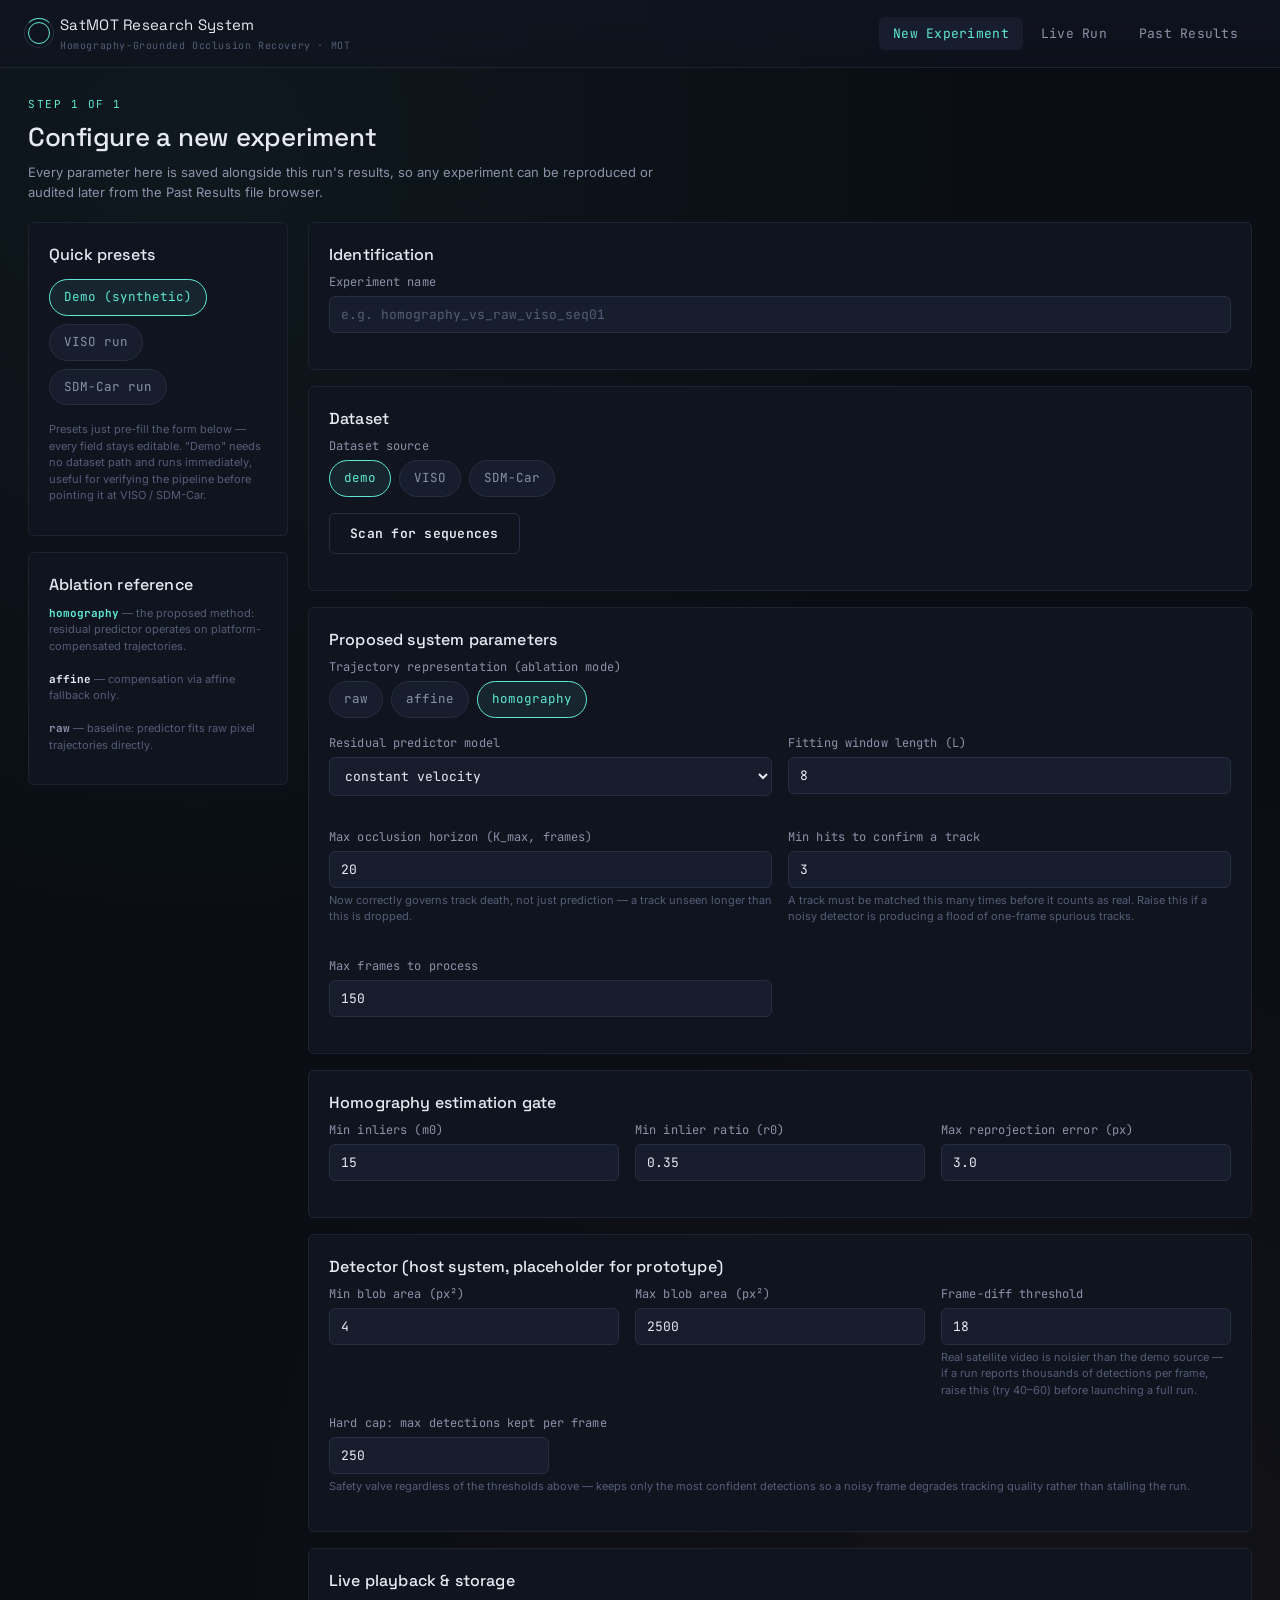
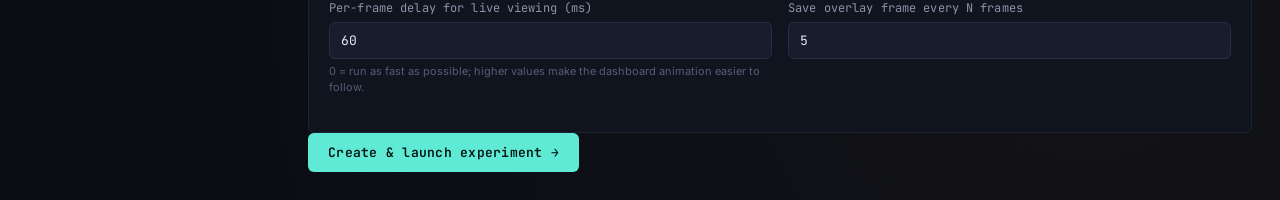
==== frontend/index.html @ 674d5de4 "initial project" ====
<!DOCTYPE html>
<html lang="en">
<head>
<meta charset="UTF-8" />
<meta name="viewport" content="width=device-width, initial-scale=1.0" />
<title>SatMOT Research System &mdash; New Experiment</title>
<link rel="preconnect" href="https://fonts.googleapis.com">
<link href="https://fonts.googleapis.com/css2?family=Space+Grotesk:wght@400;500;600&family=Inter:wght@400;500;600&family=JetBrains+Mono:wght@400;500;600&display=swap" rel="stylesheet">
<link rel="stylesheet" href="css/style.css" />
</head>
<body>

<header class="shell-header">
  <div class="brand">
    <div class="brand-mark"></div>
    <div class="brand-text">
      SatMOT Research System
      <small>Homography-Grounded Occlusion Recovery &middot; MOT</small>
    </div>
  </div>
  <nav class="nav-links">
    <a href="index.html" class="active">New Experiment</a>
    <a href="dashboard.html">Live Run</a>
    <a href="explorer.html">Past Results</a>
  </nav>
</header>

<main class="shell-main">
  <div class="eyebrow">Step 1 of 1</div>
  <h1>Configure a new experiment</h1>
  <p class="subtext">
    Every parameter here is saved alongside this run's results, so any experiment
    can be reproduced or audited later from the Past Results file browser.
  </p>

  <div class="two-col" style="align-items: start;">
    <div>
      <div class="panel">
        <h2>Quick presets</h2>
        <div class="field" style="margin-top: 12px;">
          <div class="radio-group" id="preset-group">
            <div class="radio-chip selected" data-preset="demo">Demo (synthetic)</div>
            <div class="radio-chip" data-preset="viso">VISO run</div>
            <div class="radio-chip" data-preset="sdmcar">SDM-Car run</div>
          </div>
        </div>
        <p class="field-help">
          Presets just pre-fill the form below &mdash; every field stays editable.
          "Demo" needs no dataset path and runs immediately, useful for verifying
          the pipeline before pointing it at VISO / SDM-Car.
        </p>
      </div>

      <div class="panel">
        <h2>Ablation reference</h2>
        <p class="field-help" style="margin-top: 8px;">
          <b class="mono" style="color:var(--accent)">homography</b> &mdash; the proposed method:
          residual predictor operates on platform-compensated trajectories.<br/><br/>
          <b class="mono" style="color:var(--text)">affine</b> &mdash; compensation via affine fallback only.<br/><br/>
          <b class="mono" style="color:var(--text-dim)">raw</b> &mdash; baseline: predictor fits raw pixel trajectories directly.
        </p>
      </div>
    </div>

    <div>
      <form id="experiment-form">
        <div class="panel">
          <h2>Identification</h2>
          <div class="field">
            <label for="name">Experiment name</label>
            <input type="text" id="name" placeholder="e.g. homography_vs_raw_viso_seq01" required />
          </div>
        </div>

        <div class="panel">
          <h2>Dataset</h2>
          <div class="field">
            <label>Dataset source</label>
            <div class="radio-group" id="dataset-source-group">
              <div class="radio-chip" data-value="demo">demo</div>
              <div class="radio-chip" data-value="VISO">VISO</div>
              <div class="radio-chip" data-value="SDM-Car">SDM-Car</div>
            </div>
          </div>
          <div class="field" id="dataset-root-field">
            <label for="dataset_root">Dataset root directory (path on the server)</label>
            <div style="display:flex; gap:8px;">
              <input type="text" id="dataset_root" placeholder="/path/to/VISO" style="flex:1;" />
              <button type="button" class="btn secondary" id="browse-btn" style="flex-shrink:0;">Browse&hellip;</button>
            </div>
            <div class="field-help">Point this at wherever you extracted the dataset archive. Remembers the last path you used per dataset source.</div>
          </div>
          <div class="field">
            <button type="button" class="btn secondary" id="scan-btn">Scan for sequences</button>
            <span id="scan-status" class="field-help" style="margin-left: 10px;"></span>
          </div>
          <div class="field" id="sequence-field" style="display:none;">
            <label for="sequence_name">Sequence</label>
            <select id="sequence_name"></select>
          </div>
        </div>

        <div class="panel">
          <h2>Proposed system parameters</h2>
          <div class="field">
            <label>Trajectory representation (ablation mode)</label>
            <div class="radio-group" id="mode-group">
              <div class="radio-chip" data-value="raw">raw</div>
              <div class="radio-chip" data-value="affine">affine</div>
              <div class="radio-chip selected" data-value="homography">homography</div>
            </div>
          </div>
          <div class="grid-2">
            <div class="field">
              <label for="predictor_model">Residual predictor model</label>
              <select id="predictor_model">
                <option value="constant_velocity" selected>constant velocity</option>
                <option value="quadratic">quadratic (ablation)</option>
              </select>
            </div>
            <div class="field">
              <label for="window_length">Fitting window length (L)</label>
              <input type="number" id="window_length" value="8" min="2" max="60" />
            </div>
            <div class="field">
              <label for="kmax_occlusion">Max occlusion horizon (K_max, frames)</label>
              <input type="number" id="kmax_occlusion" value="20" min="1" max="200" />
              <div class="field-help">Now correctly governs track death, not just prediction &mdash; a track unseen longer than this is dropped.</div>
            </div>
            <div class="field">
              <label for="min_hits_to_confirm">Min hits to confirm a track</label>
              <input type="number" id="min_hits_to_confirm" value="3" min="1" max="20" />
              <div class="field-help">A track must be matched this many times before it counts as real. Raise this if a noisy detector is producing a flood of one-frame spurious tracks.</div>
            </div>
            <div class="field">
              <label for="max_frames">Max frames to process</label>
              <input type="number" id="max_frames" value="150" min="5" max="5000" />
            </div>
          </div>
        </div>

        <div class="panel">
          <h2>Homography estimation gate</h2>
          <div class="grid-3">
            <div class="field">
              <label for="min_inliers">Min inliers (m0)</label>
              <input type="number" id="min_inliers" value="15" min="4" />
            </div>
            <div class="field">
              <label for="min_inlier_ratio">Min inlier ratio (r0)</label>
              <input type="number" id="min_inlier_ratio" value="0.35" step="0.05" min="0" max="1" />
            </div>
            <div class="field">
              <label for="max_reproj_error">Max reprojection error (px)</label>
              <input type="number" id="max_reproj_error" value="3.0" step="0.5" min="0.5" />
            </div>
          </div>
        </div>

        <div class="panel">
          <h2>Detector (host system, placeholder for prototype)</h2>
          <div class="grid-3">
            <div class="field">
              <label for="det_min_area">Min blob area (px&sup2;)</label>
              <input type="number" id="det_min_area" value="4" min="1" />
            </div>
            <div class="field">
              <label for="det_max_area">Max blob area (px&sup2;)</label>
              <input type="number" id="det_max_area" value="2500" min="10" />
            </div>
            <div class="field">
              <label for="det_diff_thresh">Frame-diff threshold</label>
              <input type="number" id="det_diff_thresh" value="18" min="1" max="255" />
              <div class="field-help">Real satellite video is noisier than the demo source &mdash; if a run reports thousands of detections per frame, raise this (try 40&ndash;60) before launching a full run.</div>
            </div>
          </div>
          <div class="field">
            <label for="det_max_detections">Hard cap: max detections kept per frame</label>
            <input type="number" id="det_max_detections" value="250" min="10" max="5000" style="max-width: 220px;" />
            <div class="field-help">Safety valve regardless of the thresholds above &mdash; keeps only the most confident detections so a noisy frame degrades tracking quality rather than stalling the run.</div>
          </div>
        </div>

        <div class="panel">
          <h2>Live playback &amp; storage</h2>
          <div class="grid-2">
            <div class="field">
              <label for="step_delay_ms">Per-frame delay for live viewing (ms)</label>
              <input type="number" id="step_delay_ms" value="60" min="0" max="2000" />
              <div class="field-help">0 = run as fast as possible; higher values make the dashboard animation easier to follow.</div>
            </div>
            <div class="field">
              <label for="save_frame_every">Save overlay frame every N frames</label>
              <input type="number" id="save_frame_every" value="5" min="1" max="100" />
            </div>
          </div>
        </div>

        <button type="submit" class="btn" id="submit-btn">Create &amp; launch experiment &rarr;</button>
        <span id="submit-status" class="field-help" style="margin-left: 12px;"></span>
      </form>
    </div>
  </div>
</main>

<!-- Folder browser modal -->
<div id="browse-modal" style="display:none; position:fixed; inset:0; background:rgba(5,7,12,0.75); z-index:100; align-items:center; justify-content:center;">
  <div class="panel" style="width:560px; max-width:90vw; max-height:75vh; display:flex; flex-direction:column;">
    <div style="display:flex; justify-content:space-between; align-items:center; margin-bottom:10px;">
      <h2 style="margin:0;">Choose a folder</h2>
      <button type="button" class="btn secondary" id="browse-close-btn" style="padding:6px 10px;">&times;</button>
    </div>
    <div class="mono field-help" id="browse-current-path" style="margin-bottom:10px; word-break:break-all;">&mdash;</div>
    <div id="browse-list" style="overflow-y:auto; flex:1; border:1px solid var(--border-soft); border-radius:6px; padding:6px;"></div>
    <div style="display:flex; justify-content:flex-end; gap:8px; margin-top:14px;">
      <button type="button" class="btn secondary" id="browse-cancel-btn">Cancel</button>
      <button type="button" class="btn" id="browse-select-btn">Select this folder</button>
    </div>
  </div>
</div>

<script src="js/api.js"></script>
<script src="js/setup.js"></script>
</body>
</html>
---- frontend/css/style.css ----
:root {
  --bg: #0a0d14;
  --panel: #10141f;
  --panel-2: #171d2c;
  --border: #262e42;
  --border-soft: #1c2333;
  --text: #e7eaf2;
  --text-dim: #8b93a9;
  --text-faint: #545e77;
  --accent: #5eead4;
  --accent-dim: #2f6b62;
  --amber: #f2a65a;
  --danger: #f2666b;
  --success: #6ee798;
  --radius: 6px;
  --font-display: "Space Grotesk", "Inter", sans-serif;
  --font-body: "Inter", sans-serif;
  --font-mono: "JetBrains Mono", ui-monospace, monospace;
}

* { box-sizing: border-box; }

html, body {
  margin: 0;
  padding: 0;
  background: var(--bg);
  color: var(--text);
  font-family: var(--font-body);
  font-size: 14px;
  line-height: 1.5;
}

body {
  background-image:
    radial-gradient(circle at 15% 8%, rgba(94, 234, 212, 0.05), transparent 40%),
    radial-gradient(circle at 85% 90%, rgba(242, 166, 90, 0.04), transparent 45%);
  min-height: 100vh;
}

a { color: var(--accent); text-decoration: none; }

::selection { background: var(--accent); color: #04120f; }

::-webkit-scrollbar { width: 9px; height: 9px; }
::-webkit-scrollbar-track { background: var(--panel); }
::-webkit-scrollbar-thumb { background: var(--border); border-radius: 4px; }
::-webkit-scrollbar-thumb:hover { background: var(--text-faint); }

/* ---------------------------------------------------------------- */
/* Top nav / shell                                                   */
/* ---------------------------------------------------------------- */
.shell-header {
  display: flex;
  align-items: center;
  justify-content: space-between;
  padding: 14px 28px;
  border-bottom: 1px solid var(--border-soft);
  background: linear-gradient(180deg, rgba(16,20,31,0.9), rgba(16,20,31,0.6));
  position: sticky;
  top: 0;
  z-index: 50;
  backdrop-filter: blur(6px);
}

.brand {
  display: flex;
  align-items: center;
  gap: 10px;
}

.brand-mark {
  width: 22px;
  height: 22px;
  border-radius: 50%;
  border: 1.5px solid var(--accent);
  position: relative;
  flex-shrink: 0;
}
.brand-mark::before {
  content: "";
  position: absolute;
  inset: -5px;
  border: 1px solid var(--border);
  border-radius: 50%;
  border-top-color: var(--accent);
  animation: spin 6s linear infinite;
}
@keyframes spin { to { transform: rotate(360deg); } }

.brand-text {
  font-family: var(--font-display);
  font-size: 15px;
  letter-spacing: 0.02em;
}
.brand-text small {
  display: block;
  font-family: var(--font-mono);
  font-size: 10px;
  color: var(--text-faint);
  letter-spacing: 0.06em;
  margin-top: 1px;
}

.nav-links { display: flex; gap: 4px; }
.nav-links a {
  padding: 7px 14px;
  border-radius: var(--radius);
  color: var(--text-dim);
  font-size: 13px;
  font-family: var(--font-mono);
  letter-spacing: 0.02em;
  transition: background 0.15s, color 0.15s;
}
.nav-links a:hover { background: var(--panel-2); color: var(--text); }
.nav-links a.active { background: var(--panel-2); color: var(--accent); }

.shell-main {
  max-width: 1400px;
  margin: 0 auto;
  padding: 28px;
}

/* ---------------------------------------------------------------- */
/* Typography helpers                                                */
/* ---------------------------------------------------------------- */
h1, h2, h3 { font-family: var(--font-display); font-weight: 500; margin: 0 0 6px; }
h1 { font-size: 26px; letter-spacing: -0.01em; }
h2 { font-size: 16px; letter-spacing: 0.01em; color: var(--text); }
.eyebrow {
  font-family: var(--font-mono);
  font-size: 11px;
  letter-spacing: 0.14em;
  text-transform: uppercase;
  color: var(--accent);
  margin-bottom: 6px;
}
.subtext { color: var(--text-dim); font-size: 13px; margin: 0 0 20px; max-width: 640px; }
.mono { font-family: var(--font-mono); }

/* ---------------------------------------------------------------- */
/* Panels / cards                                                    */
/* ---------------------------------------------------------------- */
.panel {
  background: var(--panel);
  border: 1px solid var(--border-soft);
  border-radius: var(--radius);
  padding: 20px;
}
.panel + .panel { margin-top: 16px; }

.grid-2 { display: grid; grid-template-columns: 1fr 1fr; gap: 16px; }
.grid-3 { display: grid; grid-template-columns: repeat(3, 1fr); gap: 16px; }

/* ---------------------------------------------------------------- */
/* Form controls                                                     */
/* ---------------------------------------------------------------- */
label {
  display: block;
  font-size: 12px;
  color: var(--text-dim);
  margin-bottom: 5px;
  font-family: var(--font-mono);
  letter-spacing: 0.01em;
}
.field { margin-bottom: 16px; }
.field-help { font-size: 11px; color: var(--text-faint); margin-top: 4px; }

input[type="text"], input[type="number"], select, textarea {
  width: 100%;
  background: var(--panel-2);
  border: 1px solid var(--border);
  color: var(--text);
  padding: 9px 11px;
  border-radius: var(--radius);
  font-family: var(--font-mono);
  font-size: 13px;
  outline: none;
  transition: border-color 0.15s;
}
input:focus, select:focus, textarea:focus { border-color: var(--accent); }
input::placeholder { color: var(--text-faint); }

.radio-group { display: flex; gap: 8px; flex-wrap: wrap; }
.radio-chip {
  border: 1px solid var(--border);
  background: var(--panel-2);
  color: var(--text-dim);
  padding: 8px 14px;
  border-radius: 20px;
  font-size: 12.5px;
  font-family: var(--font-mono);
  cursor: pointer;
  transition: all 0.15s;
  user-select: none;
}
.radio-chip.selected {
  border-color: var(--accent);
  color: var(--accent);
  background: rgba(94, 234, 212, 0.08);
}
.radio-chip:hover { border-color: var(--text-dim); }

.btn {
  display: inline-flex;
  align-items: center;
  gap: 8px;
  background: var(--accent);
  color: #04120f;
  border: none;
  padding: 11px 20px;
  border-radius: var(--radius);
  font-family: var(--font-mono);
  font-weight: 600;
  font-size: 13px;
  letter-spacing: 0.02em;
  cursor: pointer;
  transition: transform 0.1s, box-shadow 0.15s;
}
.btn:hover { box-shadow: 0 0 0 3px rgba(94,234,212,0.15); }
.btn:active { transform: scale(0.98); }
.btn.secondary {
  background: transparent;
  color: var(--text);
  border: 1px solid var(--border);
}
.btn.secondary:hover { border-color: var(--text-dim); box-shadow: none; }
.btn:disabled { opacity: 0.4; cursor: not-allowed; box-shadow: none; }

/* ---------------------------------------------------------------- */
/* Pipeline stage rail (signature element)                           */
/* ---------------------------------------------------------------- */
.stage-rail { display: flex; flex-direction: column; gap: 0; }
.stage-item {
  display: flex;
  align-items: flex-start;
  gap: 12px;
  padding: 10px 0;
  position: relative;
}
.stage-item:not(:last-child)::before {
  content: "";
  position: absolute;
  left: 10px;
  top: 28px;
  bottom: -4px;
  width: 1px;
  background: var(--border);
}
.stage-dot {
  width: 21px;
  height: 21px;
  border-radius: 50%;
  border: 1.5px solid var(--border);
  flex-shrink: 0;
  display: flex;
  align-items: center;
  justify-content: center;
  font-family: var(--font-mono);
  font-size: 10px;
  color: var(--text-faint);
  background: var(--panel);
  transition: all 0.2s;
  z-index: 1;
}
.stage-item.done .stage-dot {
  border-color: var(--success);
  color: var(--success);
  background: rgba(110, 231, 152, 0.08);
}
.stage-item.active .stage-dot {
  border-color: var(--accent);
  color: var(--accent);
  background: rgba(94, 234, 212, 0.12);
  animation: pulse 1.4s ease-in-out infinite;
}
@keyframes pulse {
  0%, 100% { box-shadow: 0 0 0 0 rgba(94,234,212,0.35); }
  50% { box-shadow: 0 0 0 5px rgba(94,234,212,0); }
}
.stage-label { font-size: 13px; padding-top: 2px; color: var(--text-dim); }
.stage-item.done .stage-label { color: var(--text); }
.stage-item.active .stage-label { color: var(--accent); font-weight: 600; }
.stage-detail { font-size: 11px; color: var(--text-faint); font-family: var(--font-mono); margin-top: 2px; }

/* ---------------------------------------------------------------- */
/* Telemetry stat blocks                                             */
/* ---------------------------------------------------------------- */
.stat-row { display: flex; gap: 12px; flex-wrap: wrap; }
.stat-box {
  flex: 1;
  min-width: 110px;
  background: var(--panel-2);
  border: 1px solid var(--border-soft);
  border-radius: var(--radius);
  padding: 12px 14px;
}
.stat-label { font-family: var(--font-mono); font-size: 10px; color: var(--text-faint); text-transform: uppercase; letter-spacing: 0.08em; }
.stat-value { font-family: var(--font-mono); font-size: 22px; color: var(--accent); margin-top: 4px; }
.stat-value.amber { color: var(--amber); }
.stat-value.danger { color: var(--danger); }

/* ---------------------------------------------------------------- */
/* Canvas / frame viewer                                              */
/* ---------------------------------------------------------------- */
.frame-viewer {
  background: #000;
  border: 1px solid var(--border-soft);
  border-radius: var(--radius);
  aspect-ratio: 3 / 2;
  display: flex;
  align-items: center;
  justify-content: center;
  overflow: hidden;
  position: relative;
}
.frame-viewer canvas, .frame-viewer img { max-width: 100%; max-height: 100%; }
.frame-viewer .placeholder { color: var(--text-faint); font-family: var(--font-mono); font-size: 12px; text-align: center; }

.sweep-track {
  position: relative;
  height: 4px;
  background: var(--panel-2);
  border-radius: 2px;
  margin-top: 10px;
  overflow: hidden;
}
.sweep-fill {
  position: absolute; left: 0; top: 0; bottom: 0;
  background: linear-gradient(90deg, var(--accent-dim), var(--accent));
  width: 0%;
  transition: width 0.15s linear;
}

/* ---------------------------------------------------------------- */
/* Log stream                                                        */
/* ---------------------------------------------------------------- */
.log-stream {
  background: #06080d;
  border: 1px solid var(--border-soft);
  border-radius: var(--radius);
  padding: 10px 12px;
  height: 220px;
  overflow-y: auto;
  font-family: var(--font-mono);
  font-size: 11.5px;
  color: var(--text-dim);
}
.log-line { padding: 2px 0; white-space: pre-wrap; word-break: break-word; }
.log-line .tag { color: var(--accent); margin-right: 6px; }
.log-line.err .tag { color: var(--danger); }
.log-line.warn .tag { color: var(--amber); }

/* ---------------------------------------------------------------- */
/* Table / file explorer                                             */
/* ---------------------------------------------------------------- */
table { width: 100%; border-collapse: collapse; }
th {
  text-align: left;
  font-family: var(--font-mono);
  font-size: 11px;
  color: var(--text-faint);
  text-transform: uppercase;
  letter-spacing: 0.06em;
  padding: 8px 10px;
  border-bottom: 1px solid var(--border);
}
td { padding: 10px; border-bottom: 1px solid var(--border-soft); font-size: 13px; }
tr:hover td { background: var(--panel-2); }
tr.clickable { cursor: pointer; }

.badge {
  display: inline-block;
  padding: 3px 9px;
  border-radius: 20px;
  font-family: var(--font-mono);
  font-size: 10.5px;
  letter-spacing: 0.03em;
  text-transform: uppercase;
}
.badge.completed { background: rgba(110,231,152,0.12); color: var(--success); }
.badge.running { background: rgba(94,234,212,0.12); color: var(--accent); animation: blink 1.6s infinite; }
.badge.failed { background: rgba(242,102,107,0.12); color: var(--danger); }
.badge.cancelled { background: rgba(242,166,90,0.12); color: var(--amber); }
.badge.pending { background: var(--panel-2); color: var(--text-faint); }
@keyframes blink { 50% { opacity: 0.5; } }

.file-tree { font-family: var(--font-mono); font-size: 12.5px; }
.file-row {
  display: flex;
  justify-content: space-between;
  padding: 7px 10px;
  border-radius: var(--radius);
  cursor: pointer;
}
.file-row:hover { background: var(--panel-2); }
.file-row .name { color: var(--text); }
.file-row .meta { color: var(--text-faint); }

.empty-state {
  text-align: center;
  padding: 60px 20px;
  color: var(--text-faint);
  font-family: var(--font-mono);
  font-size: 13px;
}

.two-col { display: grid; grid-template-columns: 260px 1fr; gap: 20px; align-items: start; }
.three-col { display: grid; grid-template-columns: 240px 1fr 300px; gap: 20px; align-items: start; }

@media (max-width: 980px) {
  .three-col, .two-col, .grid-2, .grid-3 { grid-template-columns: 1fr; }
}
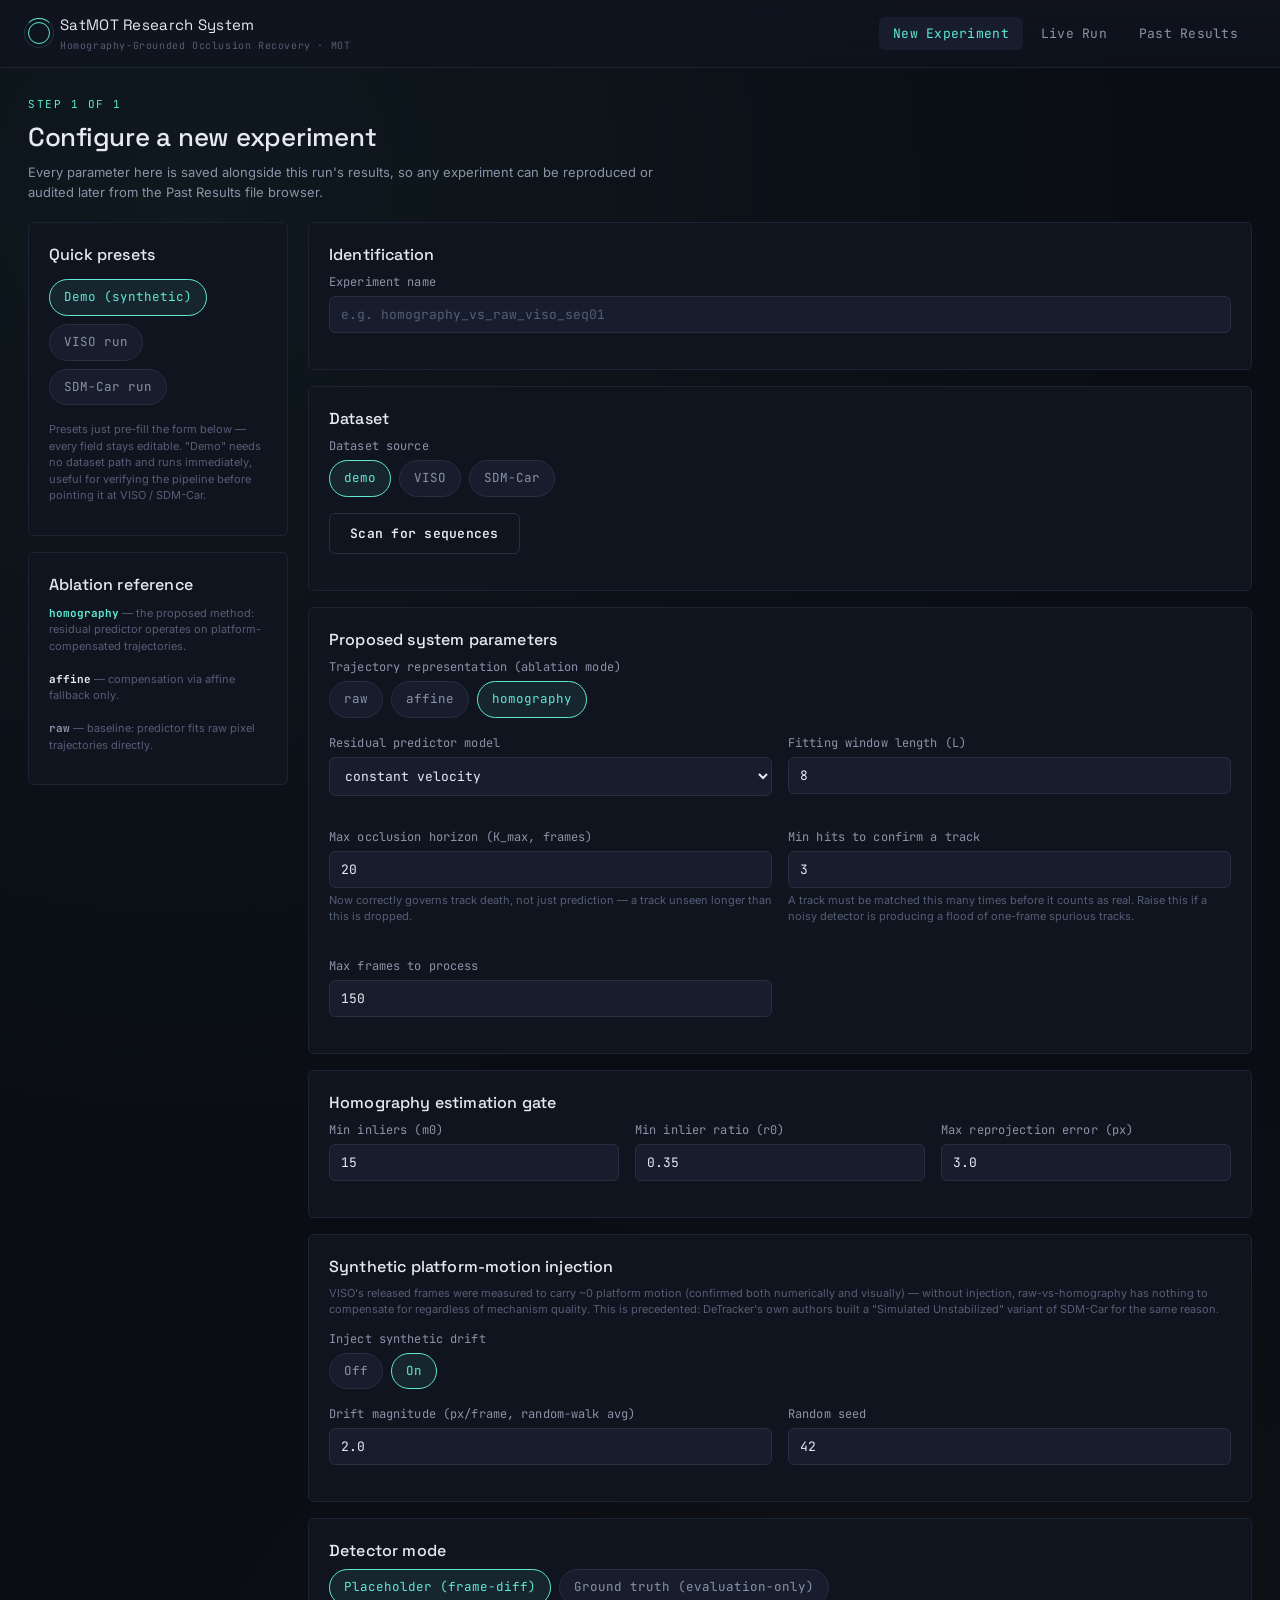
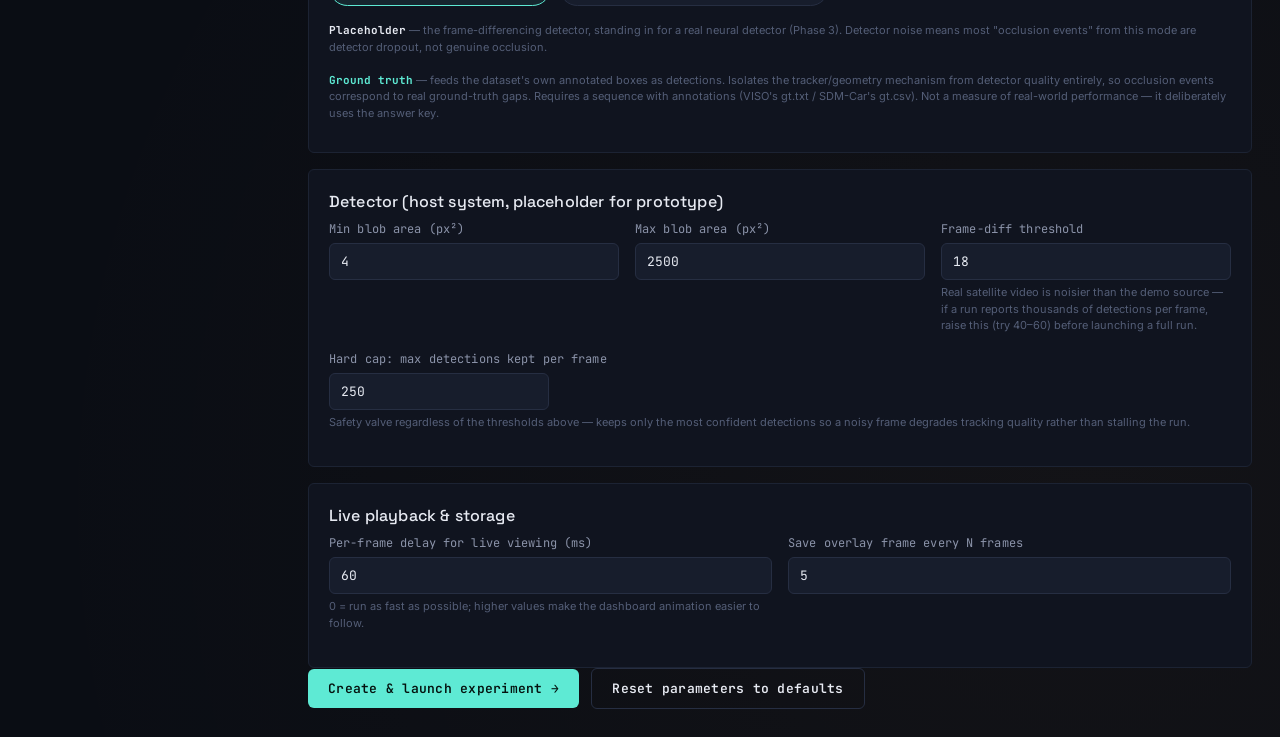
==== commit 28eae06e: "session 2" ====
--- a/frontend/index.html
+++ b/frontend/index.html
@@ -158,6 +158,53 @@
         </div>
 
         <div class="panel">
+          <h2>Synthetic platform-motion injection</h2>
+          <p class="field-help" style="margin-bottom:12px;">
+            VISO's released frames were measured to carry ~0 platform motion (confirmed both
+            numerically and visually) &mdash; without injection, raw-vs-homography has nothing
+            to compensate for regardless of mechanism quality. This is precedented: DeTracker's
+            own authors built a "Simulated Unstabilized" variant of SDM-Car for the same reason.
+          </p>
+          <div class="field">
+            <label>Inject synthetic drift</label>
+            <div class="radio-group" id="motion-injection-group">
+              <div class="radio-chip" data-value="off">Off</div>
+              <div class="radio-chip selected" data-value="on">On</div>
+            </div>
+          </div>
+          <div class="grid-2" id="motion-injection-fields">
+            <div class="field">
+              <label for="synth_motion_px_per_frame">Drift magnitude (px/frame, random-walk avg)</label>
+              <input type="number" id="synth_motion_px_per_frame" value="2.0" min="0.1" step="0.5" />
+            </div>
+            <div class="field">
+              <label for="synth_motion_seed">Random seed</label>
+              <input type="number" id="synth_motion_seed" value="42" min="0" />
+            </div>
+          </div>
+        </div>
+
+        <div class="panel">
+          <h2>Detector mode</h2>
+          <div class="field">
+            <div class="radio-group" id="detector-mode-group">
+              <div class="radio-chip selected" data-value="placeholder">Placeholder (frame-diff)</div>
+              <div class="radio-chip" data-value="ground_truth">Ground truth (evaluation-only)</div>
+            </div>
+          </div>
+          <p class="field-help">
+            <b class="mono" style="color:var(--text)">Placeholder</b> &mdash; the frame-differencing
+            detector, standing in for a real neural detector (Phase 3). Detector noise means
+            most "occlusion events" from this mode are detector dropout, not genuine occlusion.<br/><br/>
+            <b class="mono" style="color:var(--accent)">Ground truth</b> &mdash; feeds the dataset's
+            own annotated boxes as detections. Isolates the tracker/geometry mechanism from
+            detector quality entirely, so occlusion events correspond to real ground-truth gaps.
+            Requires a sequence with annotations (VISO's gt.txt / SDM-Car's gt.csv). Not a measure
+            of real-world performance &mdash; it deliberately uses the answer key.
+          </p>
+        </div>
+
+        <div class="panel">
           <h2>Detector (host system, placeholder for prototype)</h2>
           <div class="grid-3">
             <div class="field">
@@ -197,6 +244,7 @@
         </div>
 
         <button type="submit" class="btn" id="submit-btn">Create &amp; launch experiment &rarr;</button>
+        <button type="button" class="btn secondary" id="reset-defaults-btn" style="margin-left:8px;">Reset parameters to defaults</button>
         <span id="submit-status" class="field-help" style="margin-left: 12px;"></span>
       </form>
     </div>
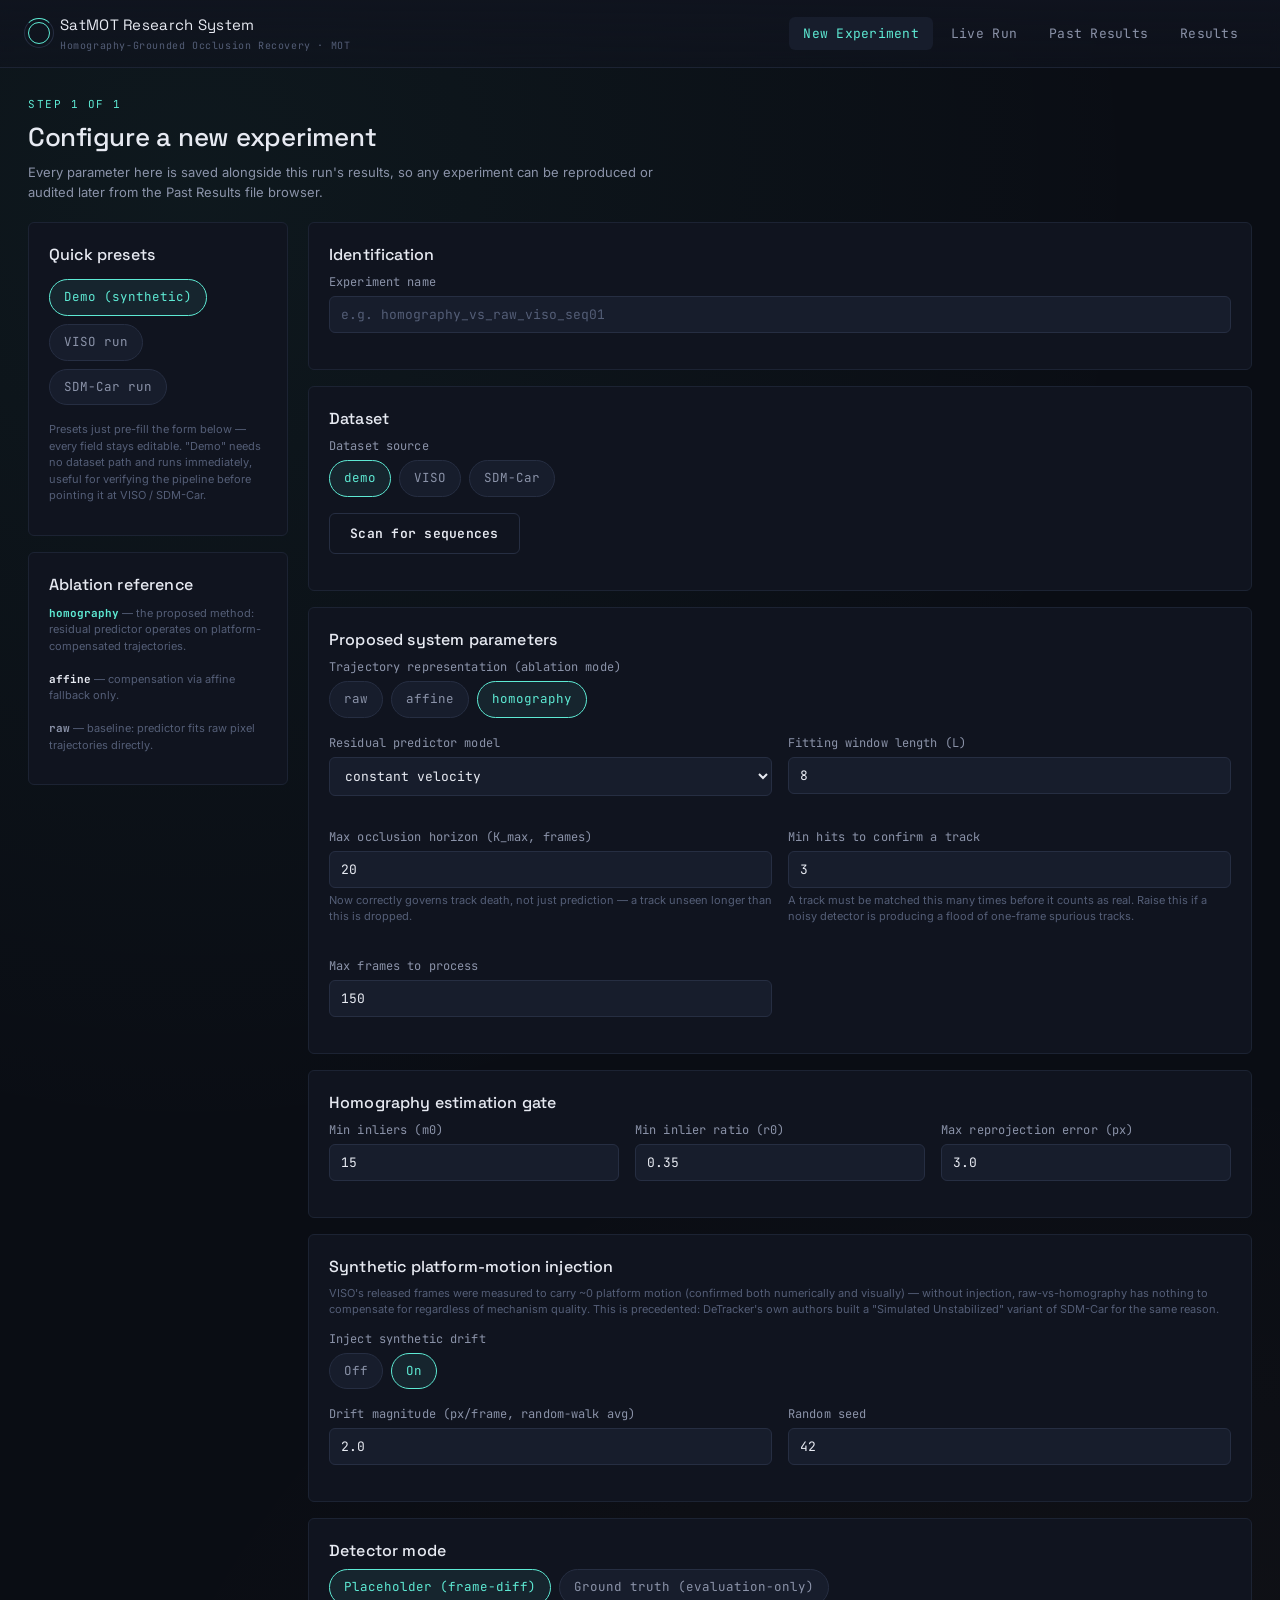
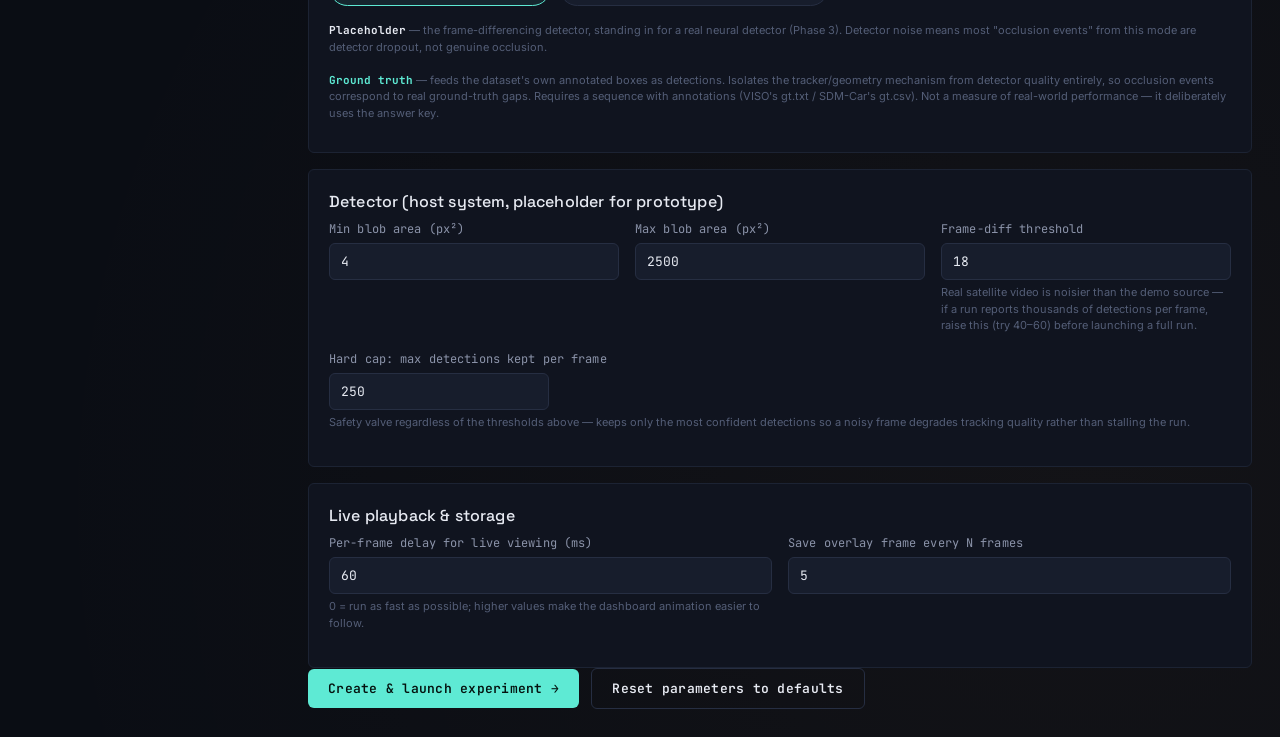
==== commit 40b2fb3e: "session 3" ====
--- a/frontend/index.html
+++ b/frontend/index.html
@@ -22,6 +22,7 @@
     <a href="index.html" class="active">New Experiment</a>
     <a href="dashboard.html">Live Run</a>
     <a href="explorer.html">Past Results</a>
+    <a href="results.html">Results</a>
   </nav>
 </header>
 
